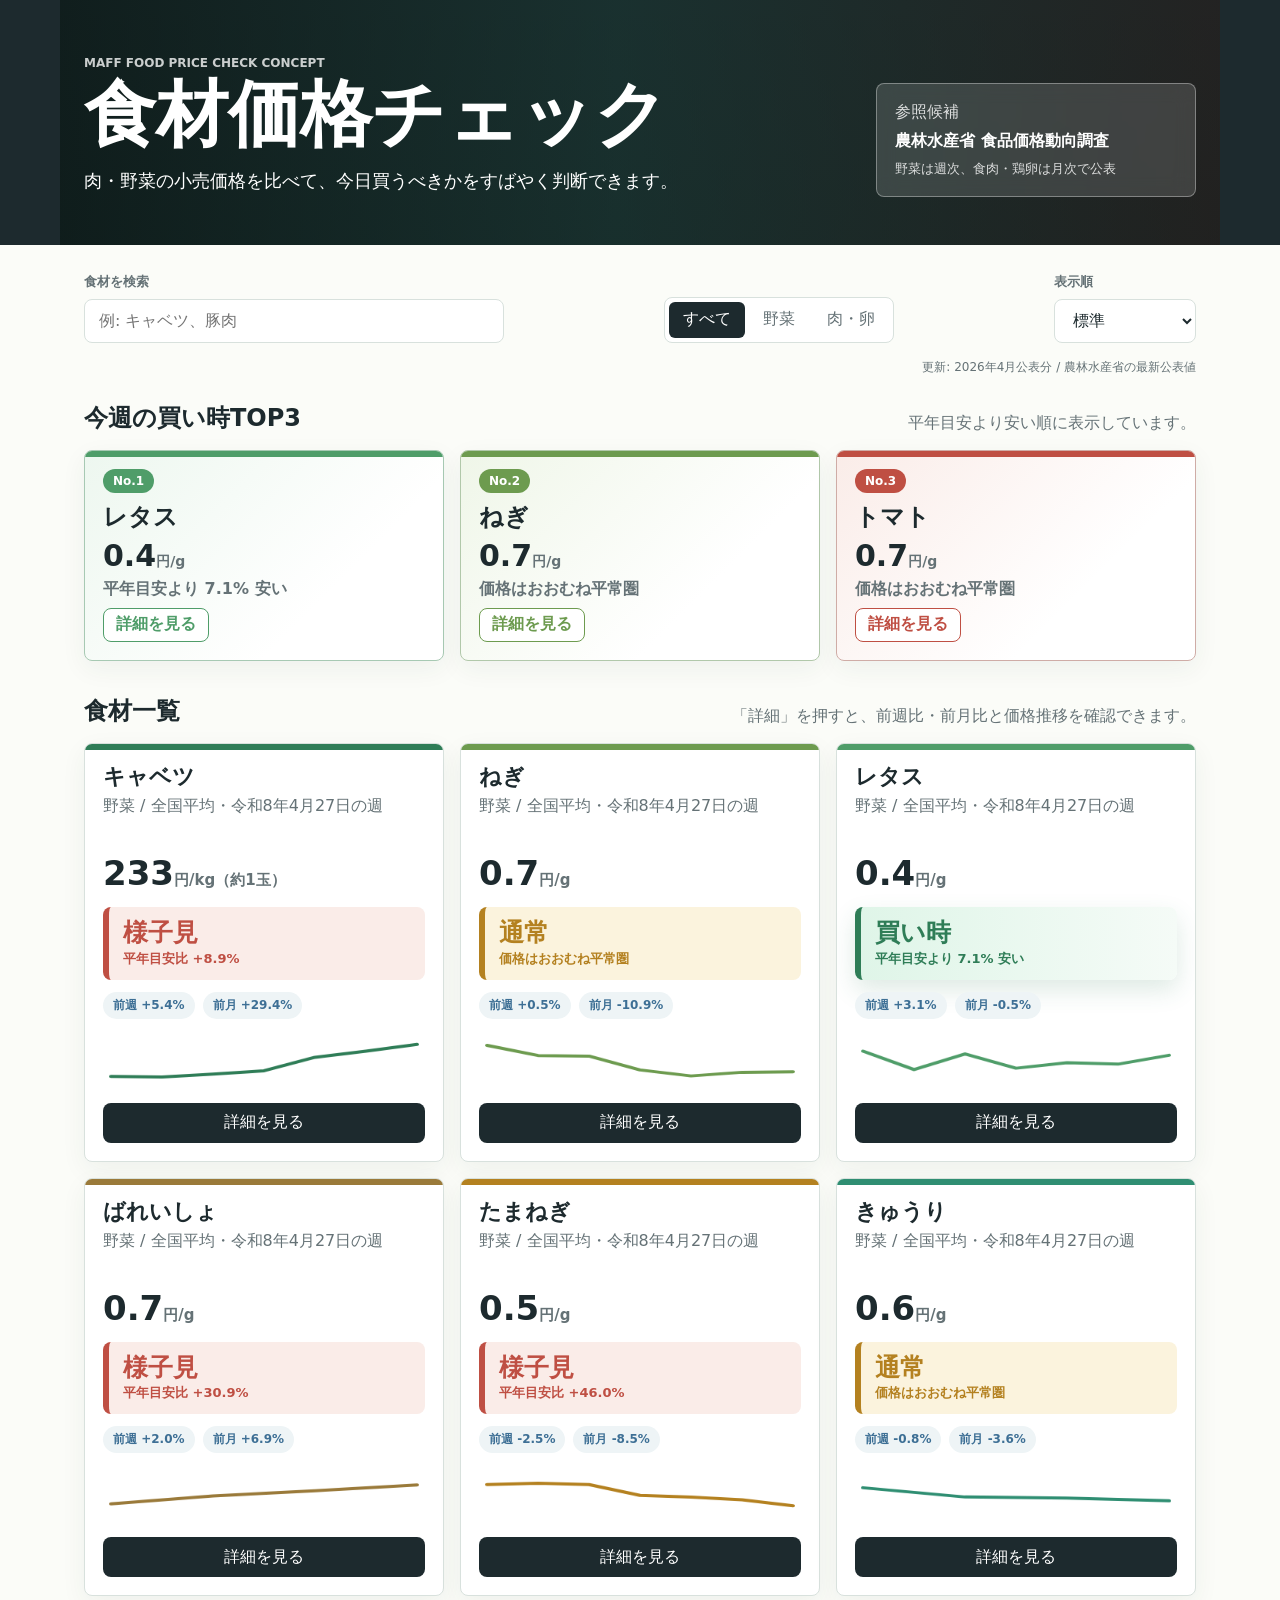
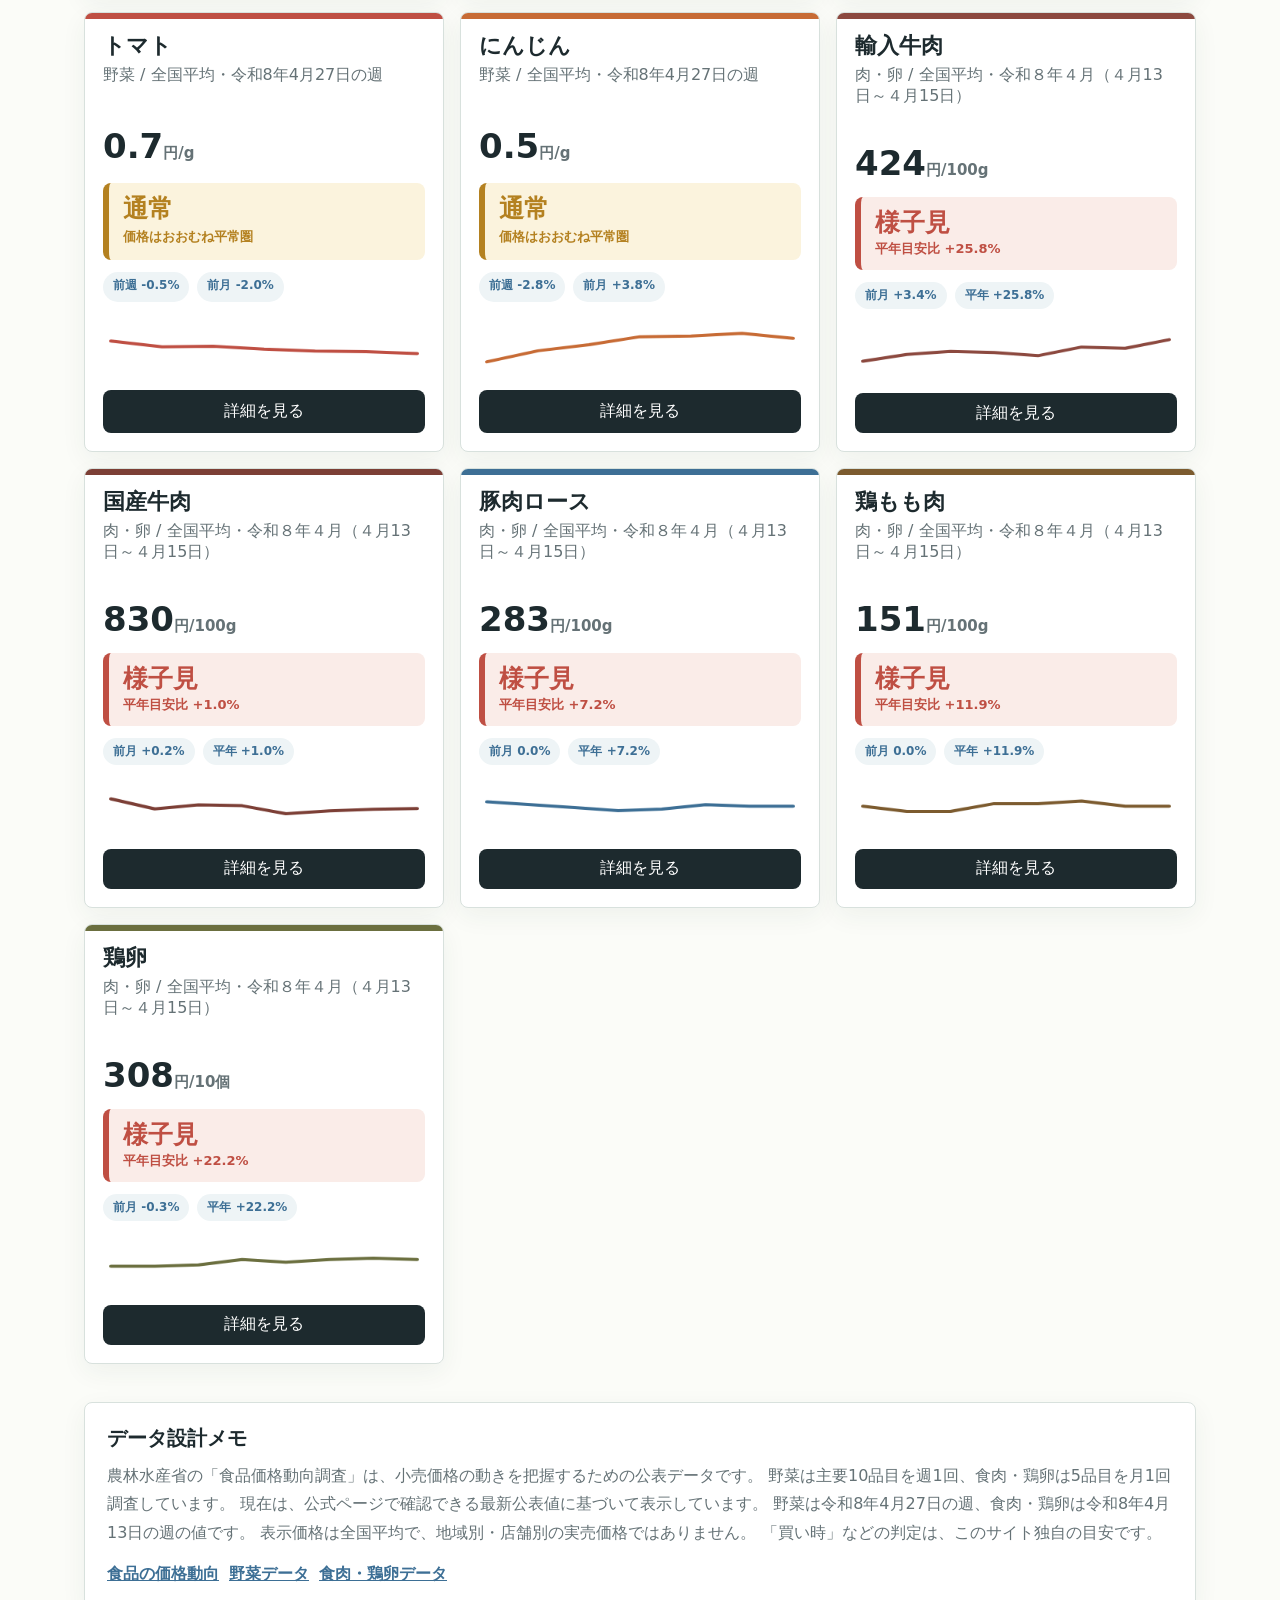
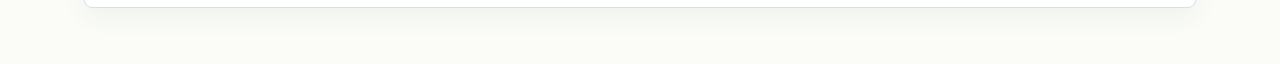
==== index.html @ 9af3b03b "Add files via upload" ====
<!doctype html>
<html lang="ja">
  <head>
    <meta charset="utf-8">
    <meta name="viewport" content="width=device-width, initial-scale=1">
    <title>食材価格チェック</title>
    <link rel="stylesheet" href="styles.css">
  </head>
  <body>
    <header class="app-header">
      <div class="header-inner">
        <div>
          <p class="eyebrow">MAFF food price check concept</p>
          <h1>食材価格チェック</h1>
          <p class="lead">肉・野菜の小売価格を比べて、今日買うべきかをすばやく判断できます。</p>
        </div>
        <div class="status-panel" aria-label="データ更新情報">
          <span>参照候補</span>
          <strong>農林水産省 食品価格動向調査</strong>
          <small>野菜は週次、食肉・鶏卵は月次で公表</small>
        </div>
      </div>
    </header>

    <main>
      <section class="toolbar" aria-label="表示条件">
        <div class="search-box">
          <label for="search">食材を検索</label>
          <input id="search" type="search" placeholder="例: キャベツ、豚肉">
        </div>
        <div class="segments" role="group" aria-label="カテゴリ">
          <button class="segment active" data-filter="all" type="button">すべて</button>
          <button class="segment" data-filter="vegetable" type="button">野菜</button>
          <button class="segment" data-filter="meat" type="button">肉・卵</button>
        </div>
        <div class="sort-box">
          <label for="sort">表示順</label>
          <select id="sort">
            <option value="default">標準</option>
            <option value="buy">買い時順</option>
            <option value="rise">値上がり順</option>
          </select>
        </div>
      </section>

      <p class="update-note">更新: 2026年4月公表分 / 農林水産省の最新公表値</p>

      <section class="top-picks" aria-labelledby="topPicksTitle">
        <div class="section-title">
          <h2 id="topPicksTitle">今週の買い時TOP3</h2>
          <p>平年目安より安い順に表示しています。</p>
        </div>
        <div id="topPicks" class="top-pick-grid"></div>
      </section>

      <section>
        <div class="section-title">
          <h2>食材一覧</h2>
          <p>「詳細」を押すと、前週比・前月比と価格推移を確認できます。</p>
        </div>
        <div id="cards" class="cards" aria-live="polite"></div>
      </section>

      <section class="source-note">
        <h2>データ設計メモ</h2>
        <p>
          農林水産省の「食品価格動向調査」は、小売価格の動きを把握するための公表データです。
          野菜は主要10品目を週1回、食肉・鶏卵は5品目を月1回調査しています。
          現在は、公式ページで確認できる最新公表値に基づいて表示しています。
          野菜は令和8年4月27日の週、食肉・鶏卵は令和8年4月13日の週の値です。
          表示価格は全国平均で、地域別・店舗別の実売価格ではありません。
          「買い時」などの判定は、このサイト独自の目安です。
        </p>
        <div class="source-links">
          <a href="https://www.maff.go.jp/j/zyukyu/anpo/kouri/" target="_blank" rel="noreferrer">食品の価格動向</a>
          <a href="https://www.maff.go.jp/j/zyukyu/anpo/kouri/k_yasai/h22index.html" target="_blank" rel="noreferrer">野菜データ</a>
          <a href="https://www.maff.go.jp/j/zyukyu/anpo/kouri/k_gyuniku/index.html" target="_blank" rel="noreferrer">食肉・鶏卵データ</a>
        </div>
      </section>
    </main>

    <dialog id="detailDialog" class="detail-dialog">
      <div class="dialog-head">
        <div>
          <p id="detailCategory" class="eyebrow"></p>
          <h2 id="detailName"></h2>
        </div>
        <button id="closeDialog" class="icon-button" type="button" aria-label="詳細を閉じる">×</button>
      </div>
      <div class="detail-layout">
        <div>
          <p id="detailDecision" class="decision"></p>
          <dl class="metrics">
            <div>
              <dt>現在価格</dt>
              <dd id="detailPrice"></dd>
            </div>
            <div>
              <dt>前週比</dt>
              <dd id="detailWeek"></dd>
            </div>
            <div>
              <dt>前月比</dt>
              <dd id="detailMonth"></dd>
            </div>
          </dl>
          <p id="detailComment" class="comment"></p>
        </div>
        <div class="chart-wrap">
          <canvas id="priceChart" width="720" height="360" aria-label="価格推移グラフ"></canvas>
        </div>
      </div>
    </dialog>

    <script src="script.js"></script>
  </body>
</html>
---- styles.css ----
:root {
  color-scheme: light;
  --ink: #1d2a2e;
  --muted: #657276;
  --line: #d8e1dd;
  --paper: #fbfcf8;
  --panel: #ffffff;
  --leaf: #2f7d57;
  --tomato: #bf4f43;
  --mustard: #b48120;
  --blue: #3d6f95;
  --soft-green: #e9f5ee;
  --soft-red: #faece8;
  --soft-yellow: #fbf3dd;
  --shadow: 0 18px 50px rgba(24, 54, 42, 0.12);
}

* {
  box-sizing: border-box;
}

body {
  margin: 0;
  background: var(--paper);
  color: var(--ink);
  font-family: "Yu Gothic", "Hiragino Kaku Gothic ProN", Meiryo, system-ui, sans-serif;
}

button,
input,
select {
  font: inherit;
}

.app-header {
  position: relative;
  overflow: hidden;
  background: #1d2a2e;
  color: #fff;
}

.app-header::before,
.app-header::after {
  content: "";
  position: absolute;
  inset: 0;
  background-size: cover;
  background-position: center;
}

.app-header::before {
  right: 43%;
  background-image: url("https://images.unsplash.com/photo-1542838132-92c53300491e?auto=format&fit=crop&w=1200&q=80");
}

.app-header::after {
  left: 42%;
  background-image: url("https://images.unsplash.com/photo-1607623814075-e51df1bdc82f?auto=format&fit=crop&w=1200&q=80");
}

.app-header .header-inner::before {
  content: "";
  position: absolute;
  inset: 0;
  z-index: -1;
  background:
    linear-gradient(90deg, rgba(10, 24, 21, 0.68), rgba(22, 55, 48, 0.5) 48%, rgba(42, 26, 20, 0.45)),
    linear-gradient(0deg, rgba(12, 26, 23, 0.2), rgba(12, 26, 23, 0));
}

.header-inner {
  position: relative;
  z-index: 1;
  display: grid;
  grid-template-columns: minmax(0, 1fr) 320px;
  gap: 32px;
  max-width: 1160px;
  margin: 0 auto;
  padding: 56px 24px 48px;
  align-items: end;
}

.eyebrow {
  margin: 0 0 8px;
  color: inherit;
  font-size: 12px;
  font-weight: 700;
  letter-spacing: 0;
  text-transform: uppercase;
  opacity: 0.78;
}

h1,
h2,
p {
  margin-top: 0;
}

h1 {
  margin-bottom: 14px;
  font-size: clamp(36px, 7vw, 72px);
  line-height: 1.02;
  letter-spacing: 0;
}

.lead {
  max-width: 680px;
  margin-bottom: 0;
  font-size: 18px;
  line-height: 1.75;
}

.status-panel {
  display: grid;
  gap: 8px;
  padding: 18px;
  border: 1px solid rgba(255, 255, 255, 0.35);
  background: rgba(255, 255, 255, 0.14);
  backdrop-filter: blur(10px);
  border-radius: 8px;
}

.status-panel span,
.status-panel small {
  opacity: 0.82;
}

main {
  max-width: 1160px;
  margin: 0 auto;
  padding: 28px 24px 56px;
}

.toolbar {
  display: flex;
  gap: 18px;
  justify-content: space-between;
  align-items: end;
  margin-bottom: 20px;
}

.search-box,
.sort-box {
  display: grid;
  gap: 8px;
}

.search-box {
  width: min(420px, 100%);
}

label {
  color: var(--muted);
  font-size: 13px;
  font-weight: 700;
}

input[type="search"],
select {
  min-height: 44px;
  border: 1px solid var(--line);
  border-radius: 8px;
  padding: 0 14px;
  background: #fff;
  color: var(--ink);
}

select {
  min-width: 142px;
  cursor: pointer;
}

.segments {
  display: inline-grid;
  grid-auto-flow: column;
  gap: 4px;
  padding: 4px;
  border: 1px solid var(--line);
  border-radius: 8px;
  background: #fff;
}

.segment {
  min-height: 36px;
  border: 0;
  border-radius: 6px;
  padding: 0 14px;
  background: transparent;
  color: var(--muted);
  cursor: pointer;
}

.segment.active {
  background: var(--ink);
  color: #fff;
}

.source-note,
.card,
.top-pick {
  border: 1px solid var(--line);
  border-radius: 8px;
  background: var(--panel);
  box-shadow: 0 8px 26px rgba(38, 68, 59, 0.06);
}

.card-meta,
.source-note p,
.comment {
  color: var(--muted);
}

.update-note {
  margin: -4px 0 26px;
  color: var(--muted);
  font-size: 12px;
  text-align: right;
}

.section-title {
  display: flex;
  justify-content: space-between;
  gap: 16px;
  align-items: end;
  margin-bottom: 16px;
}

.section-title h2 {
  margin: 0;
  font-size: 24px;
}

.section-title p {
  margin: 0;
  color: var(--muted);
}

.top-picks {
  margin-bottom: 34px;
}

.top-pick-grid {
  display: grid;
  grid-template-columns: repeat(3, minmax(0, 1fr));
  gap: 16px;
}

.top-pick {
  position: relative;
  overflow: hidden;
  display: grid;
  gap: 8px;
  min-height: 176px;
  padding: 18px;
  border-color: color-mix(in srgb, var(--accent) 36%, var(--line));
  background: linear-gradient(135deg, var(--tint), #fff 68%);
}

.top-pick::before {
  content: "";
  position: absolute;
  inset: 0 0 auto;
  height: 6px;
  background: var(--accent);
}

.rank {
  width: fit-content;
  border-radius: 999px;
  padding: 5px 10px;
  background: var(--accent);
  color: #fff;
  font-size: 12px;
  font-weight: 900;
}

.top-pick h3 {
  margin: 0;
  font-size: 24px;
}

.top-pick strong {
  font-size: 30px;
  line-height: 1;
}

.top-pick small {
  color: var(--muted);
  font-size: 14px;
}

.top-pick p {
  margin: 0;
  color: var(--muted);
  font-weight: 700;
}

.text-button {
  width: fit-content;
  min-height: 34px;
  border: 1px solid var(--accent);
  border-radius: 8px;
  padding: 0 12px;
  background: #fff;
  color: var(--accent);
  font-weight: 800;
  cursor: pointer;
}

.cards {
  display: grid;
  grid-template-columns: repeat(3, minmax(0, 1fr));
  gap: 16px;
}

.card {
  display: grid;
  min-height: 248px;
  padding: 18px;
  position: relative;
  overflow: hidden;
}

.card::before {
  content: "";
  position: absolute;
  inset: 0 0 auto;
  height: 6px;
  background: var(--accent, var(--leaf));
}

.card h3 {
  margin: 0 0 4px;
  font-size: 22px;
}

.price {
  margin: 20px 0 14px;
  font-size: 34px;
  font-weight: 800;
}

.price small {
  font-size: 15px;
  color: var(--muted);
}

.badges {
  display: flex;
  flex-wrap: wrap;
  gap: 8px;
  margin-bottom: 14px;
}

.decision-card {
  display: grid;
  gap: 2px;
  margin-bottom: 12px;
  border-left: 6px solid var(--mustard);
  border-radius: 8px;
  padding: 12px 14px;
  background: var(--soft-yellow);
  color: var(--mustard);
}

.decision-card span {
  font-size: 25px;
  font-weight: 900;
  line-height: 1.15;
}

.decision-card small {
  font-size: 13px;
  font-weight: 700;
}

.decision-card.buy {
  border-color: var(--leaf);
  background: linear-gradient(90deg, #dff5e8, #f5fbf7);
  color: var(--leaf);
  box-shadow: 0 10px 24px rgba(47, 125, 87, 0.16);
}

.decision-card.wait {
  border-color: var(--tomato);
  background: var(--soft-red);
  color: var(--tomato);
}

.badge {
  border-radius: 999px;
  padding: 5px 10px;
  font-size: 12px;
  font-weight: 700;
  background: #eef4f6;
  color: var(--blue);
}

.badge.buy {
  background: var(--soft-green);
  color: var(--leaf);
}

.badge.wait {
  background: var(--soft-red);
  color: var(--tomato);
}

.badge.neutral {
  background: var(--soft-yellow);
  color: var(--mustard);
}

.spark {
  width: 100%;
  height: 54px;
  margin-top: auto;
}

.detail-button {
  min-height: 40px;
  margin-top: 16px;
  border: 0;
  border-radius: 8px;
  background: var(--ink);
  color: #fff;
  cursor: pointer;
}

.source-note {
  margin-top: 38px;
  padding: 22px;
}

.source-note h2 {
  font-size: 20px;
  margin-bottom: 10px;
}

.source-note p {
  line-height: 1.8;
}

.source-links {
  display: flex;
  flex-wrap: wrap;
  gap: 10px;
}

.source-links a {
  color: var(--blue);
  font-weight: 700;
}

.detail-dialog {
  width: min(940px, calc(100% - 28px));
  border: 0;
  border-radius: 8px;
  padding: 24px;
  color: var(--ink);
  box-shadow: var(--shadow);
}

.detail-dialog::backdrop {
  background: rgba(22, 35, 38, 0.42);
}

.dialog-head {
  display: flex;
  justify-content: space-between;
  gap: 18px;
  align-items: start;
  margin-bottom: 20px;
}

.dialog-head h2 {
  margin: 0;
  font-size: 30px;
}

.icon-button {
  width: 40px;
  height: 40px;
  border: 1px solid var(--line);
  border-radius: 8px;
  background: #fff;
  color: var(--ink);
  font-size: 24px;
  line-height: 1;
  cursor: pointer;
}

.detail-layout {
  display: grid;
  grid-template-columns: 310px minmax(0, 1fr);
  gap: 24px;
  align-items: stretch;
}

.decision {
  display: inline-flex;
  margin-bottom: 18px;
  border-radius: 999px;
  padding: 8px 12px;
  background: var(--soft-green);
  color: var(--leaf);
  font-weight: 800;
}

.metrics {
  display: grid;
  gap: 10px;
  margin: 0 0 16px;
}

.metrics div {
  display: flex;
  justify-content: space-between;
  gap: 14px;
  border-bottom: 1px solid var(--line);
  padding-bottom: 10px;
}

.metrics dt {
  color: var(--muted);
}

.metrics dd {
  margin: 0;
  font-weight: 800;
}

.chart-wrap {
  min-height: 320px;
  border: 1px solid var(--line);
  border-radius: 8px;
  padding: 12px;
}

canvas {
  display: block;
  width: 100%;
  height: 100%;
}

@media (max-width: 860px) {
  .header-inner,
  .detail-layout,
  .top-pick-grid,
  .cards {
    grid-template-columns: 1fr;
  }

  .toolbar,
  .section-title {
    align-items: stretch;
    flex-direction: column;
  }

  .segments {
    grid-auto-flow: row;
    grid-template-columns: repeat(3, 1fr);
  }

  .update-note {
    text-align: left;
  }
}

@media (max-width: 640px) {
  .app-header::before {
    right: 28%;
  }

  .app-header::after {
    left: 38%;
  }

  .header-inner {
    gap: 20px;
    padding: 34px 16px 30px;
  }

  h1 {
    font-size: 46px;
  }

  .lead {
    font-size: 15px;
    line-height: 1.65;
  }

  .status-panel {
    padding: 14px;
  }

  main {
    padding: 16px 14px 38px;
  }

  .toolbar {
    display: grid;
    gap: 12px;
    justify-content: stretch;
    align-items: stretch;
    margin-bottom: 10px;
  }

  .search-box,
  .sort-box {
    width: 100%;
  }

  input[type="search"],
  select {
    width: 100%;
    min-height: 48px;
    font-size: 16px;
  }

  .segments {
    width: 100%;
    grid-auto-flow: column;
    grid-template-columns: repeat(3, minmax(0, 1fr));
  }

  .segment {
    min-width: 0;
    min-height: 42px;
    padding: 0 8px;
    white-space: nowrap;
  }

  .sort-box {
    grid-template-columns: 1fr;
  }

  .update-note {
    margin: 0 0 20px;
    line-height: 1.5;
  }

  .section-title {
    gap: 6px;
    margin-bottom: 12px;
  }

  .section-title h2 {
    font-size: 22px;
  }

  .section-title p {
    font-size: 13px;
    line-height: 1.5;
  }

  .top-picks {
    margin-bottom: 28px;
  }

  .top-pick-grid,
  .cards {
    gap: 12px;
  }

  .top-pick {
    min-height: 0;
    grid-template-columns: auto minmax(0, 1fr) auto;
    align-items: center;
    gap: 8px 12px;
    padding: 16px;
  }

  .top-pick h3 {
    font-size: 20px;
  }

  .top-pick strong {
    justify-self: end;
    font-size: 24px;
    white-space: nowrap;
  }

  .top-pick p {
    grid-column: 2 / 4;
    font-size: 12px;
  }

  .top-pick .text-button {
    grid-column: 2 / 4;
    width: 100%;
  }

  .card {
    min-height: 0;
    padding: 16px;
  }

  .card h3 {
    font-size: 21px;
  }

  .card-meta {
    font-size: 13px;
    line-height: 1.5;
  }

  .price {
    margin: 16px 0 12px;
    font-size: 32px;
  }

  .decision-card {
    padding: 10px 12px;
  }

  .decision-card span {
    font-size: 22px;
  }

  .spark {
    height: 48px;
  }

  .detail-button {
    min-height: 44px;
  }

  .source-note {
    margin-top: 28px;
    padding: 16px;
  }

  .detail-dialog {
    width: calc(100% - 16px);
    max-height: calc(100dvh - 16px);
    padding: 18px;
    overflow: auto;
  }

  .dialog-head {
    margin-bottom: 16px;
  }

  .dialog-head h2 {
    font-size: 28px;
  }

  .chart-wrap {
    min-height: 260px;
  }
}

@media (max-width: 520px) {
  .header-inner {
    padding: 30px 14px 26px;
  }

  main {
    padding: 14px 12px 34px;
  }

  .segments {
    grid-template-columns: repeat(3, minmax(0, 1fr));
  }

  .detail-dialog {
    padding: 16px;
  }
}
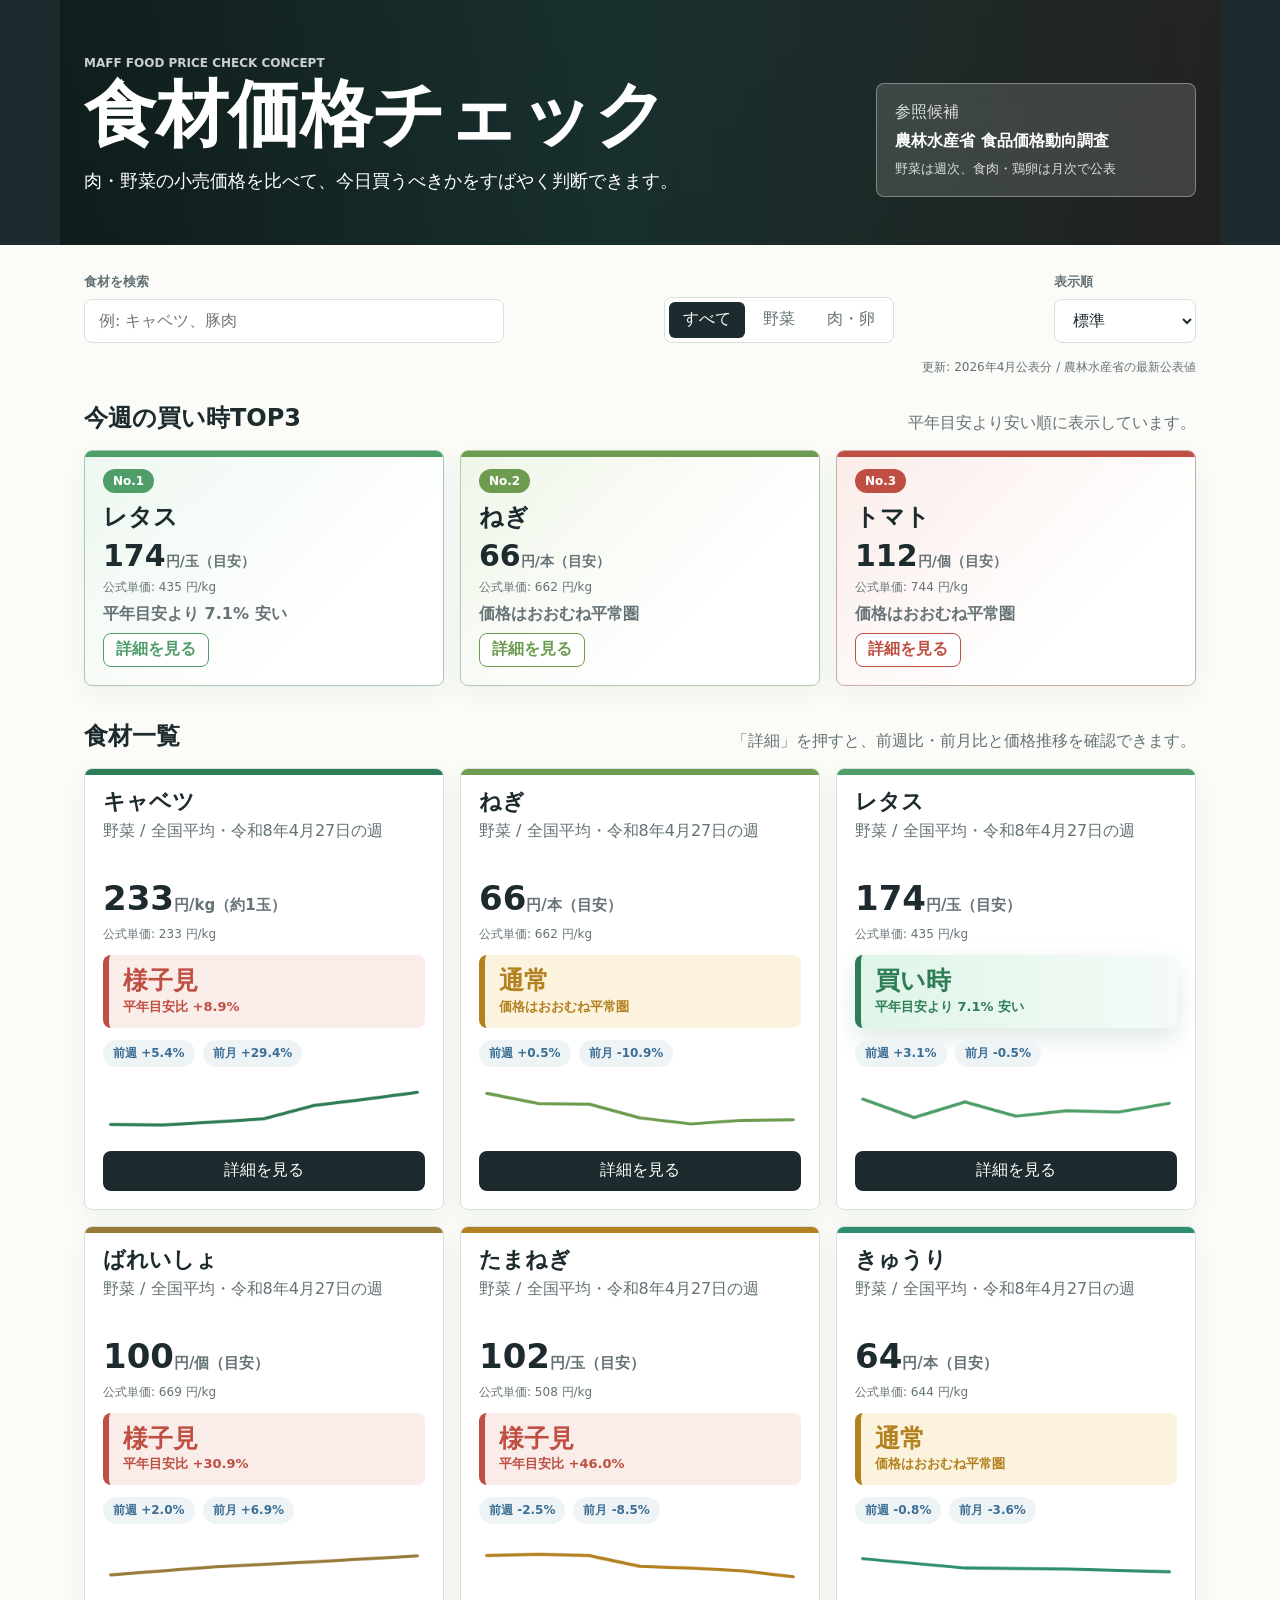
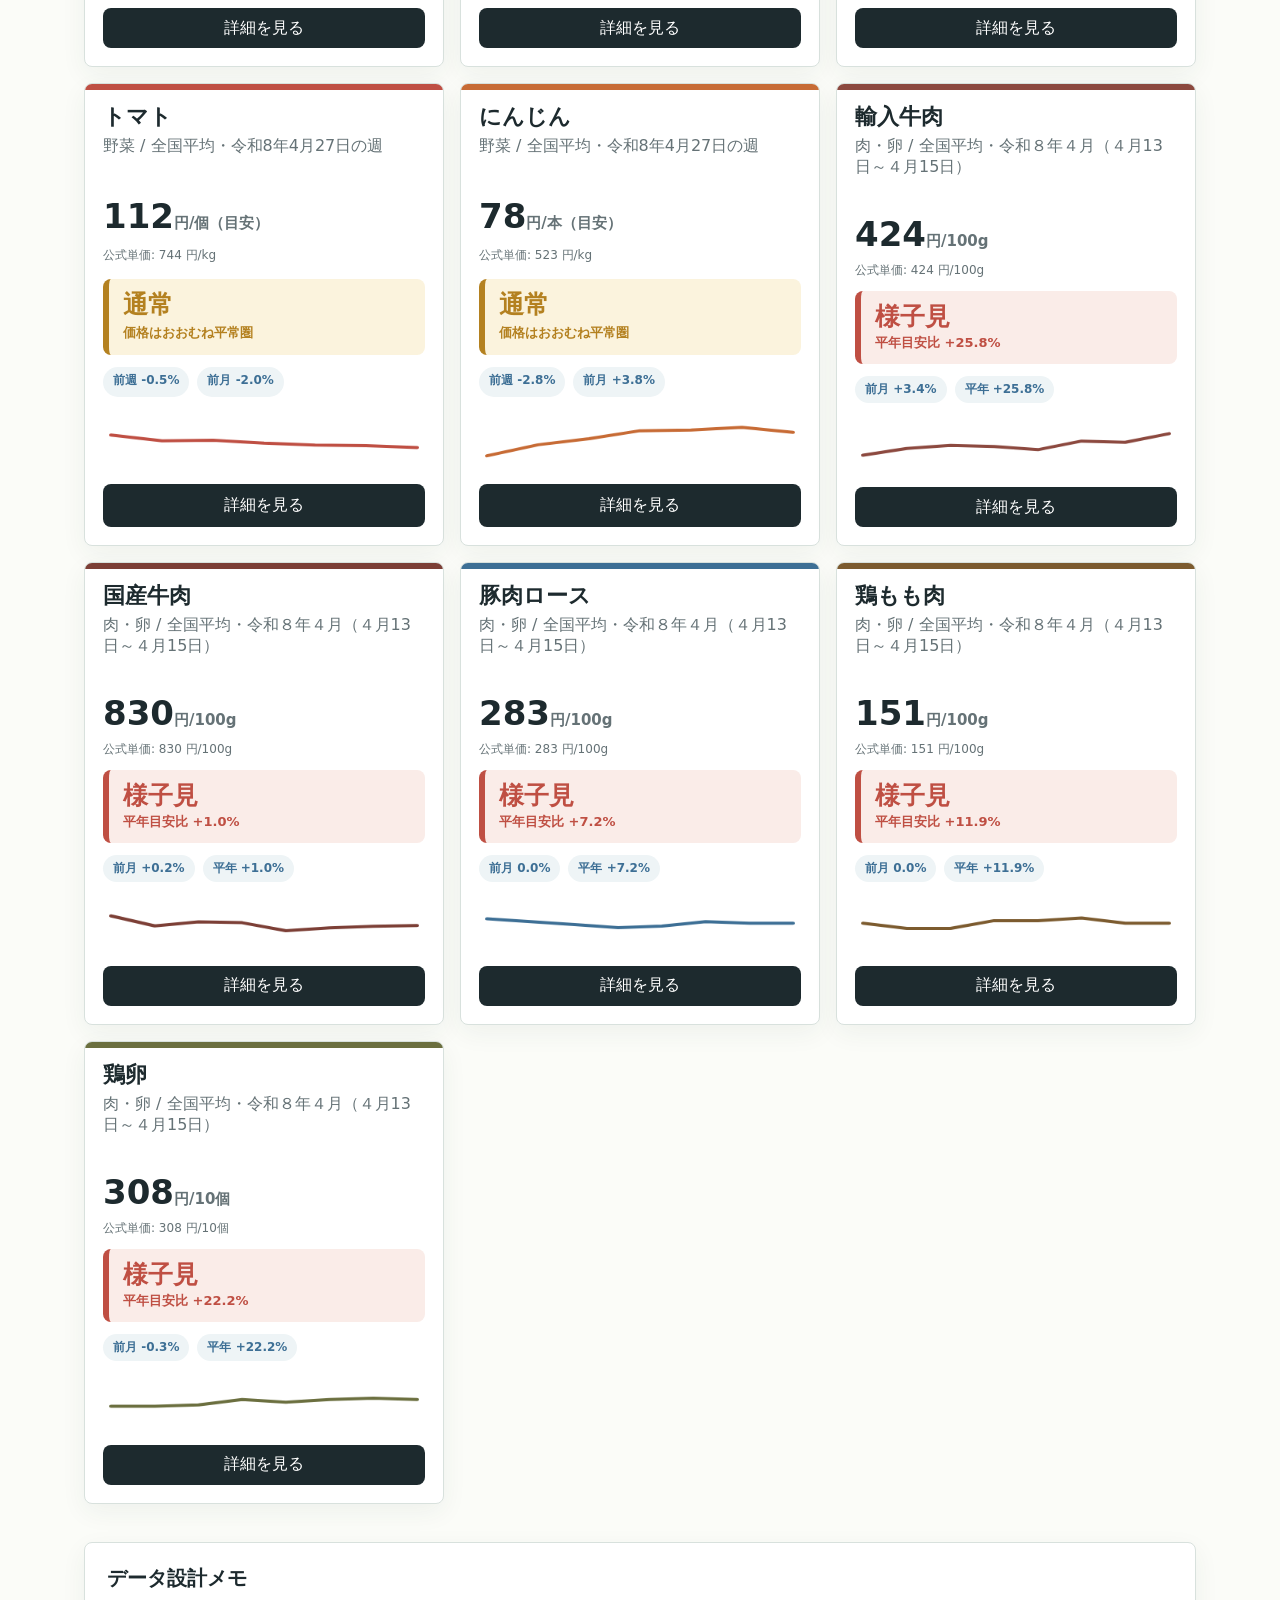
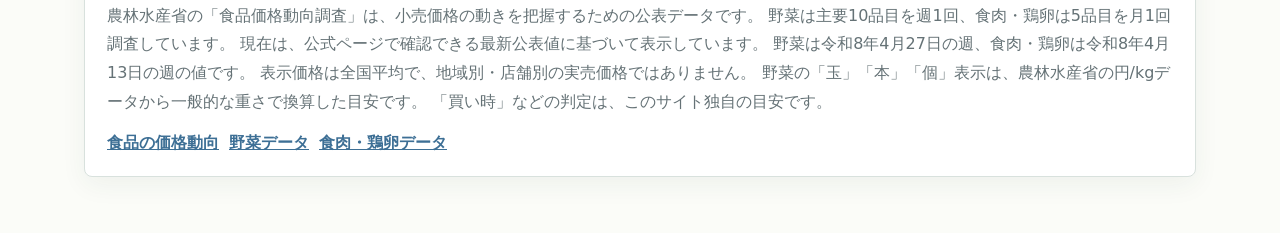
==== commit 74f76395: "Add files via upload" ====
--- a/index.html
+++ b/index.html
@@ -69,6 +69,7 @@
           現在は、公式ページで確認できる最新公表値に基づいて表示しています。
           野菜は令和8年4月27日の週、食肉・鶏卵は令和8年4月13日の週の値です。
           表示価格は全国平均で、地域別・店舗別の実売価格ではありません。
+          野菜の「玉」「本」「個」表示は、農林水産省の円/kgデータから一般的な重さで換算した目安です。
           「買い時」などの判定は、このサイト独自の目安です。
         </p>
         <div class="source-links">
--- a/styles.css
+++ b/styles.css
@@ -205,6 +205,7 @@
 }
 
 .card-meta,
+.official-unit,
 .source-note p,
 .comment {
   color: var(--muted);
@@ -289,6 +290,12 @@
   font-size: 14px;
 }
 
+.top-pick em {
+  color: var(--muted);
+  font-size: 12px;
+  font-style: normal;
+}
+
 .top-pick p {
   margin: 0;
   color: var(--muted);
@@ -343,6 +350,11 @@
 .price small {
   font-size: 15px;
   color: var(--muted);
+}
+
+.official-unit {
+  margin: -6px 0 12px;
+  font-size: 12px;
 }
 
 .badges {
@@ -686,6 +698,10 @@
     font-size: 12px;
   }
 
+  .top-pick em {
+    grid-column: 2 / 4;
+  }
+
   .top-pick .text-button {
     grid-column: 2 / 4;
     width: 100%;
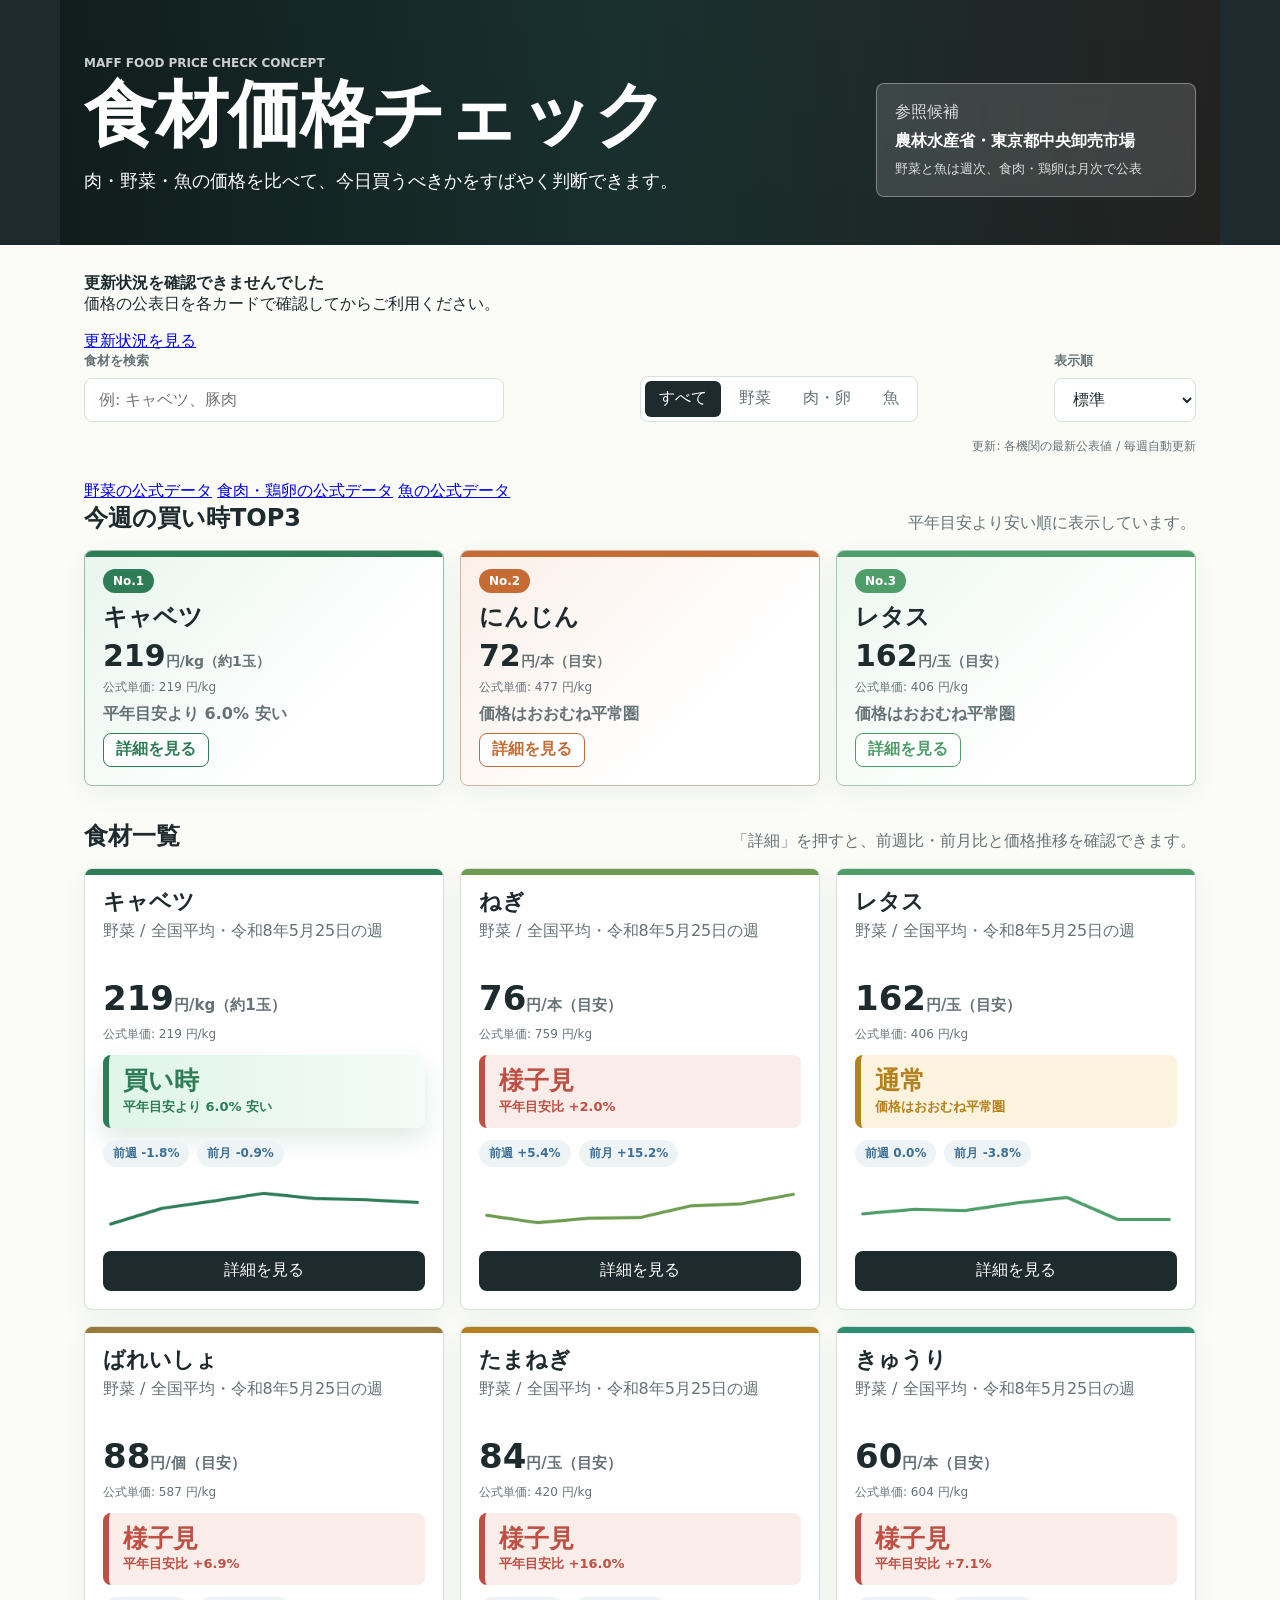
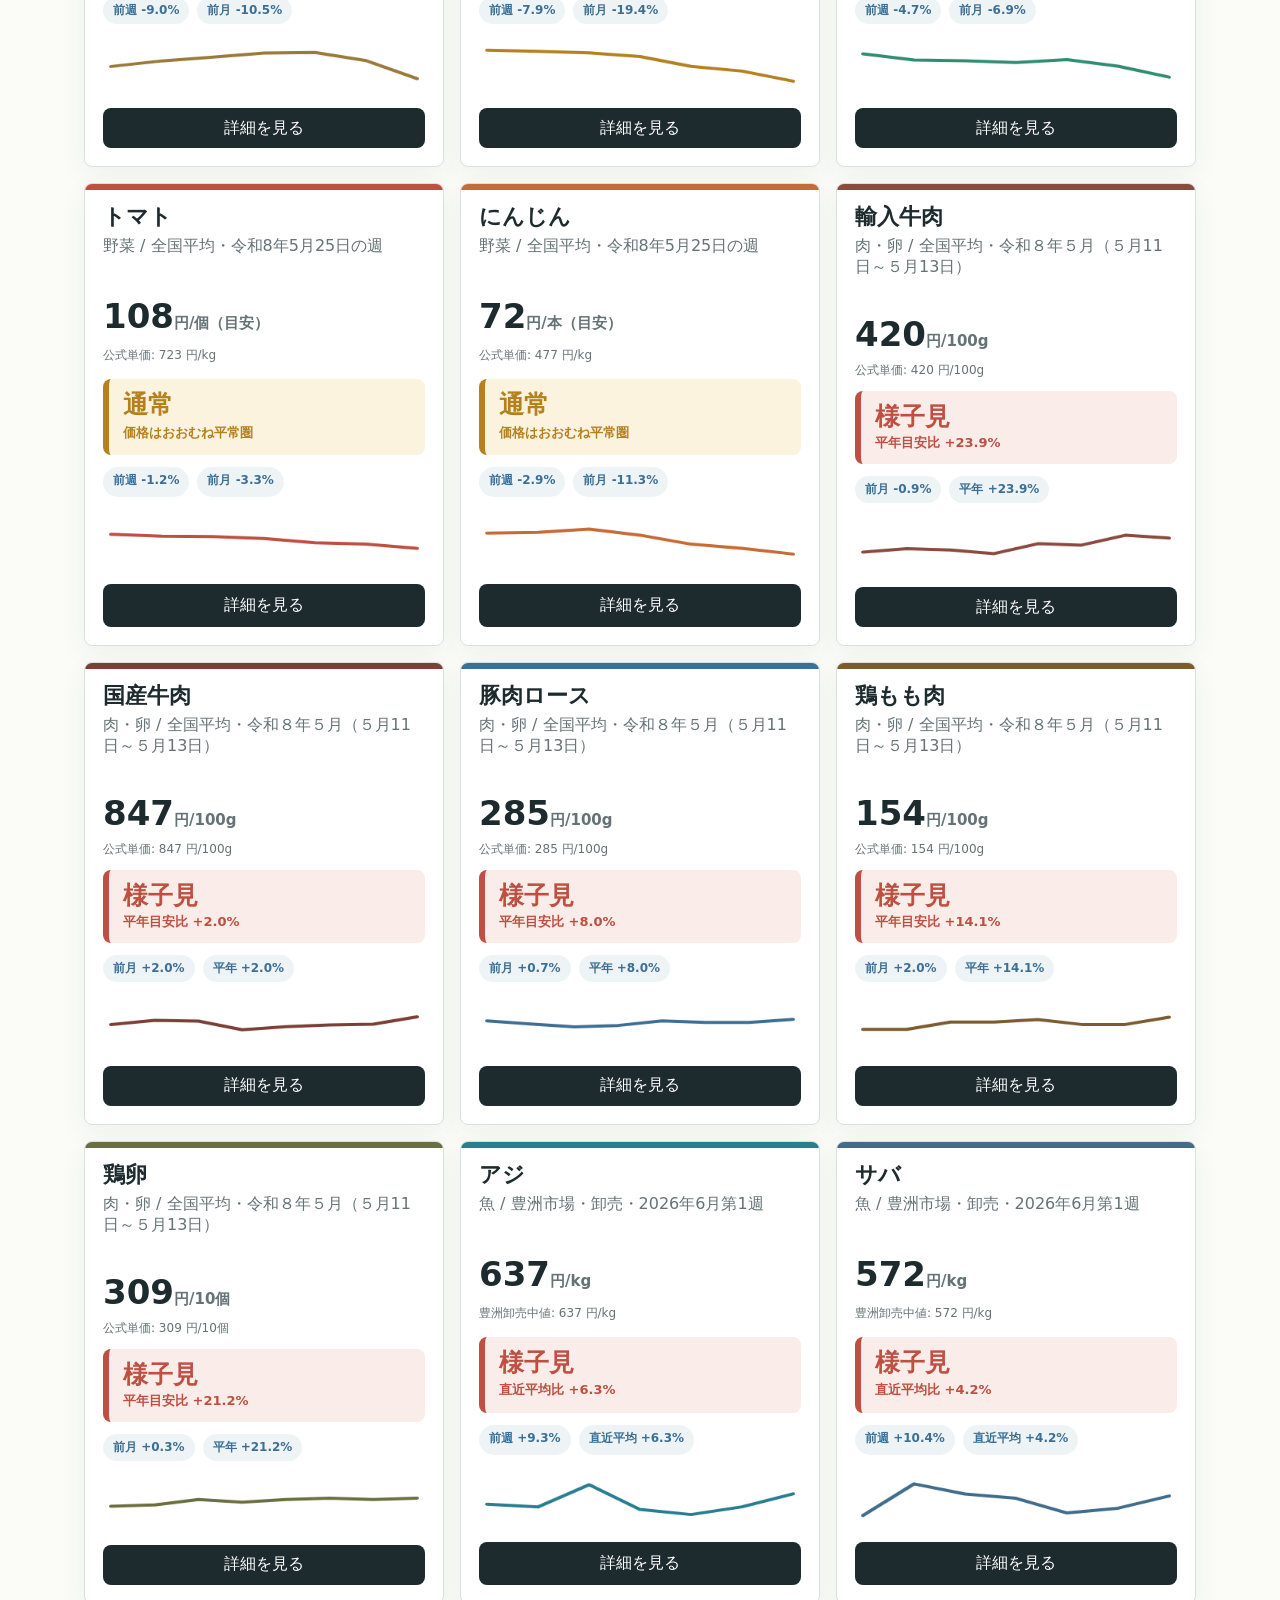
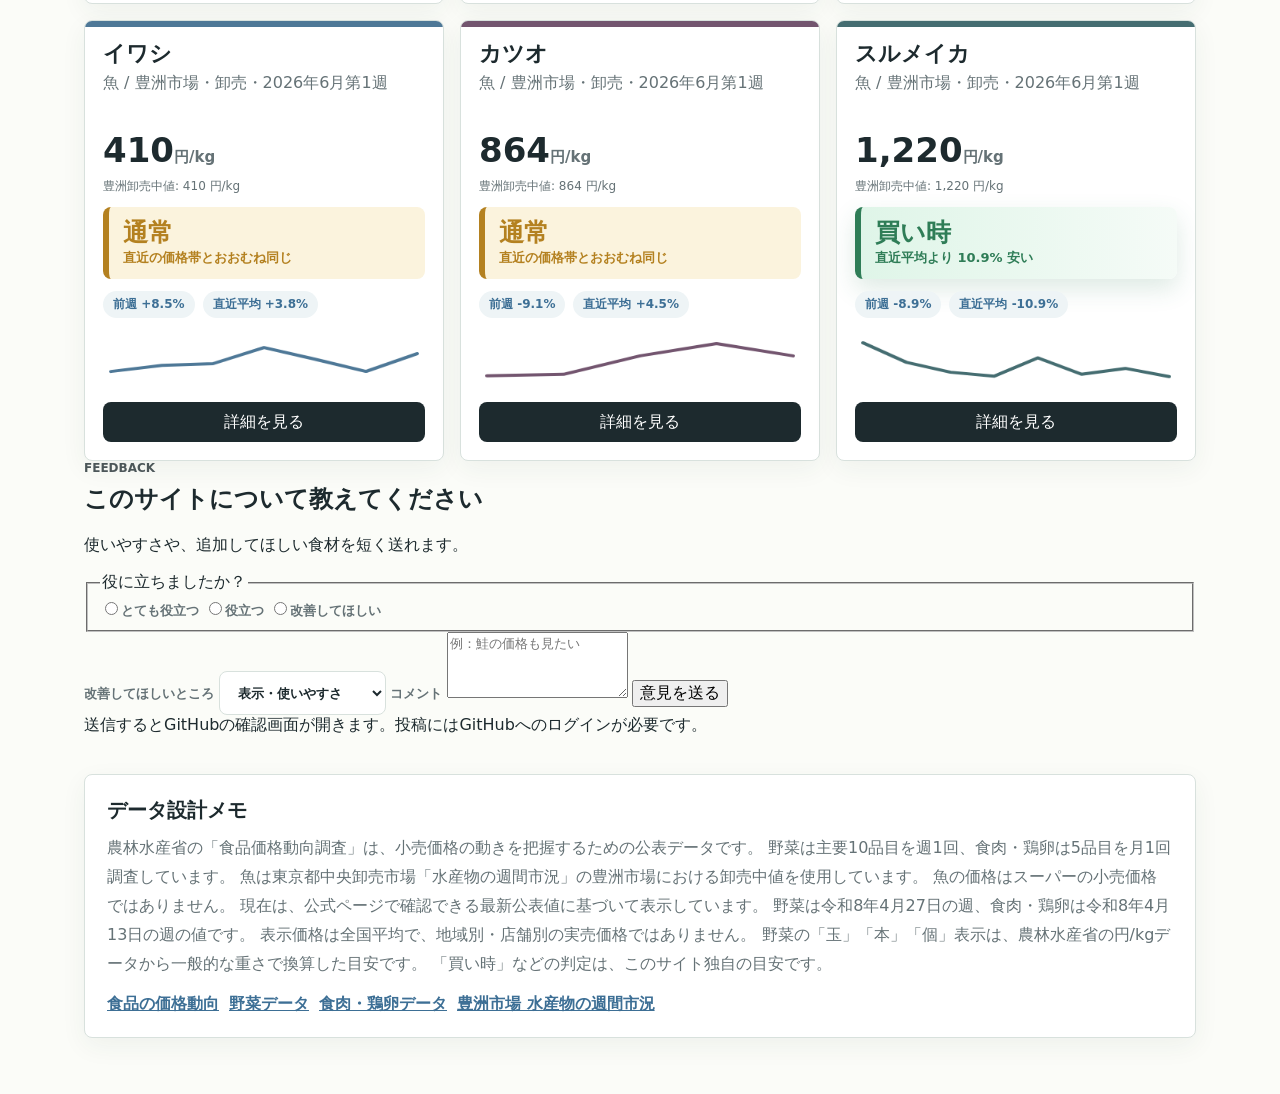
==== commit 4f46b087: "Add files via upload" ====
--- a/index.html
+++ b/index.html
@@ -3,8 +3,26 @@
   <head>
     <meta charset="utf-8">
     <meta name="viewport" content="width=device-width, initial-scale=1">
-    <title>食材価格チェック</title>
-    <link rel="stylesheet" href="styles.css">
+    <title>食材価格チェック｜野菜・肉・卵・魚の値段と買い時を確認</title>
+    <meta name="description" content="農林水産省と東京都中央卸売市場の公表データをもとに、野菜・肉・卵・魚の値段と買い時の目安を確認できるサイトです。">
+    <meta name="robots" content="index, follow">
+    <link rel="canonical" href="https://benbenstar14.github.io/food-price-check/">
+    <meta property="og:type" content="website">
+    <meta property="og:title" content="食材価格チェック｜野菜・肉・卵・魚の値段と買い時を確認">
+    <meta property="og:description" content="農林水産省と東京都中央卸売市場の公表データをもとに、食材の値段と買い時の目安を確認できます。">
+    <meta property="og:url" content="https://benbenstar14.github.io/food-price-check/">
+    <meta name="twitter:card" content="summary">
+    <link rel="stylesheet" href="styles.css?v=20260609-5">
+    <script type="application/ld+json">
+      {
+        "@context": "https://schema.org",
+        "@type": "WebSite",
+        "name": "食材価格チェック",
+        "url": "https://benbenstar14.github.io/food-price-check/",
+        "description": "農林水産省と東京都中央卸売市場の公表データをもとに、野菜・肉・卵・魚の値段と買い時の目安を確認できるサイトです。",
+        "inLanguage": "ja"
+      }
+    </script>
   </head>
   <body>
     <header class="app-header">
@@ -12,17 +30,25 @@
         <div>
           <p class="eyebrow">MAFF food price check concept</p>
           <h1>食材価格チェック</h1>
-          <p class="lead">肉・野菜の小売価格を比べて、今日買うべきかをすばやく判断できます。</p>
+          <p class="lead">肉・野菜・魚の価格を比べて、今日買うべきかをすばやく判断できます。</p>
         </div>
         <div class="status-panel" aria-label="データ更新情報">
           <span>参照候補</span>
-          <strong>農林水産省 食品価格動向調査</strong>
-          <small>野菜は週次、食肉・鶏卵は月次で公表</small>
+          <strong>農林水産省・東京都中央卸売市場</strong>
+          <small>野菜と魚は週次、食肉・鶏卵は月次で公表</small>
         </div>
       </div>
     </header>
 
     <main>
+      <aside id="updateAlert" class="update-alert" role="status" hidden>
+        <div>
+          <strong id="updateAlertTitle">価格データの更新を確認しています</strong>
+          <p id="updateAlertMessage"></p>
+        </div>
+        <a href="https://github.com/benbenstar14/food-price-check/actions" target="_blank" rel="noreferrer">更新状況を見る</a>
+      </aside>
+
       <section class="toolbar" aria-label="表示条件">
         <div class="search-box">
           <label for="search">食材を検索</label>
@@ -32,6 +58,7 @@
           <button class="segment active" data-filter="all" type="button">すべて</button>
           <button class="segment" data-filter="vegetable" type="button">野菜</button>
           <button class="segment" data-filter="meat" type="button">肉・卵</button>
+          <button class="segment" data-filter="fish" type="button">魚</button>
         </div>
         <div class="sort-box">
           <label for="sort">表示順</label>
@@ -43,7 +70,14 @@
         </div>
       </section>
 
-      <p class="update-note">更新: 2026年4月公表分 / 農林水産省の最新公表値</p>
+      <div class="data-status">
+        <p class="update-note">更新: 各機関の最新公表値 / 毎週自動更新</p>
+        <nav class="data-links" aria-label="参照データ">
+          <a href="https://www.maff.go.jp/j/zyukyu/anpo/kouri/k_yasai/h22index.html" target="_blank" rel="noreferrer">野菜の公式データ</a>
+          <a href="https://www.maff.go.jp/j/zyukyu/anpo/kouri/k_gyuniku/index.html" target="_blank" rel="noreferrer">食肉・鶏卵の公式データ</a>
+          <a href="https://www.shijou.metro.tokyo.lg.jp/torihiki/week/suisan" target="_blank" rel="noreferrer">魚の公式データ</a>
+        </nav>
+      </div>
 
       <section class="top-picks" aria-labelledby="topPicksTitle">
         <div class="section-title">
@@ -61,11 +95,46 @@
         <div id="cards" class="cards" aria-live="polite"></div>
       </section>
 
+      <section class="feedback-section" aria-labelledby="feedbackTitle">
+        <div class="feedback-intro">
+          <p class="eyebrow">FEEDBACK</p>
+          <h2 id="feedbackTitle">このサイトについて教えてください</h2>
+          <p>使いやすさや、追加してほしい食材を短く送れます。</p>
+        </div>
+        <form id="feedbackForm" class="feedback-form">
+          <fieldset>
+            <legend>役に立ちましたか？</legend>
+            <div class="feedback-rating">
+              <label><input type="radio" name="rating" value="とても役に立った" required><span>とても役立つ</span></label>
+              <label><input type="radio" name="rating" value="役に立った"><span>役立つ</span></label>
+              <label><input type="radio" name="rating" value="改善してほしい"><span>改善してほしい</span></label>
+            </div>
+          </fieldset>
+          <label class="feedback-field">
+            <span>改善してほしいところ</span>
+            <select id="feedbackType" name="type">
+              <option value="表示・使いやすさ">表示・使いやすさ</option>
+              <option value="価格・データ">価格・データ</option>
+              <option value="追加してほしい食材">追加してほしい食材</option>
+              <option value="その他">その他</option>
+            </select>
+          </label>
+          <label class="feedback-field">
+            <span>コメント</span>
+            <textarea id="feedbackComment" name="comment" rows="4" maxlength="500" placeholder="例：鮭の価格も見たい"></textarea>
+          </label>
+          <button class="feedback-submit" type="submit">意見を送る</button>
+          <p class="feedback-note">送信するとGitHubの確認画面が開きます。投稿にはGitHubへのログインが必要です。</p>
+        </form>
+      </section>
+
       <section class="source-note">
         <h2>データ設計メモ</h2>
         <p>
           農林水産省の「食品価格動向調査」は、小売価格の動きを把握するための公表データです。
           野菜は主要10品目を週1回、食肉・鶏卵は5品目を月1回調査しています。
+          魚は東京都中央卸売市場「水産物の週間市況」の豊洲市場における卸売中値を使用しています。
+          魚の価格はスーパーの小売価格ではありません。
           現在は、公式ページで確認できる最新公表値に基づいて表示しています。
           野菜は令和8年4月27日の週、食肉・鶏卵は令和8年4月13日の週の値です。
           表示価格は全国平均で、地域別・店舗別の実売価格ではありません。
@@ -76,6 +145,7 @@
           <a href="https://www.maff.go.jp/j/zyukyu/anpo/kouri/" target="_blank" rel="noreferrer">食品の価格動向</a>
           <a href="https://www.maff.go.jp/j/zyukyu/anpo/kouri/k_yasai/h22index.html" target="_blank" rel="noreferrer">野菜データ</a>
           <a href="https://www.maff.go.jp/j/zyukyu/anpo/kouri/k_gyuniku/index.html" target="_blank" rel="noreferrer">食肉・鶏卵データ</a>
+          <a href="https://www.shijou.metro.tokyo.lg.jp/torihiki/week/suisan" target="_blank" rel="noreferrer">豊洲市場 水産物の週間市況</a>
         </div>
       </section>
     </main>
@@ -113,6 +183,6 @@
       </div>
     </dialog>
 
-    <script src="script.js"></script>
+    <script src="script.js?v=20260609-5"></script>
   </body>
 </html>
